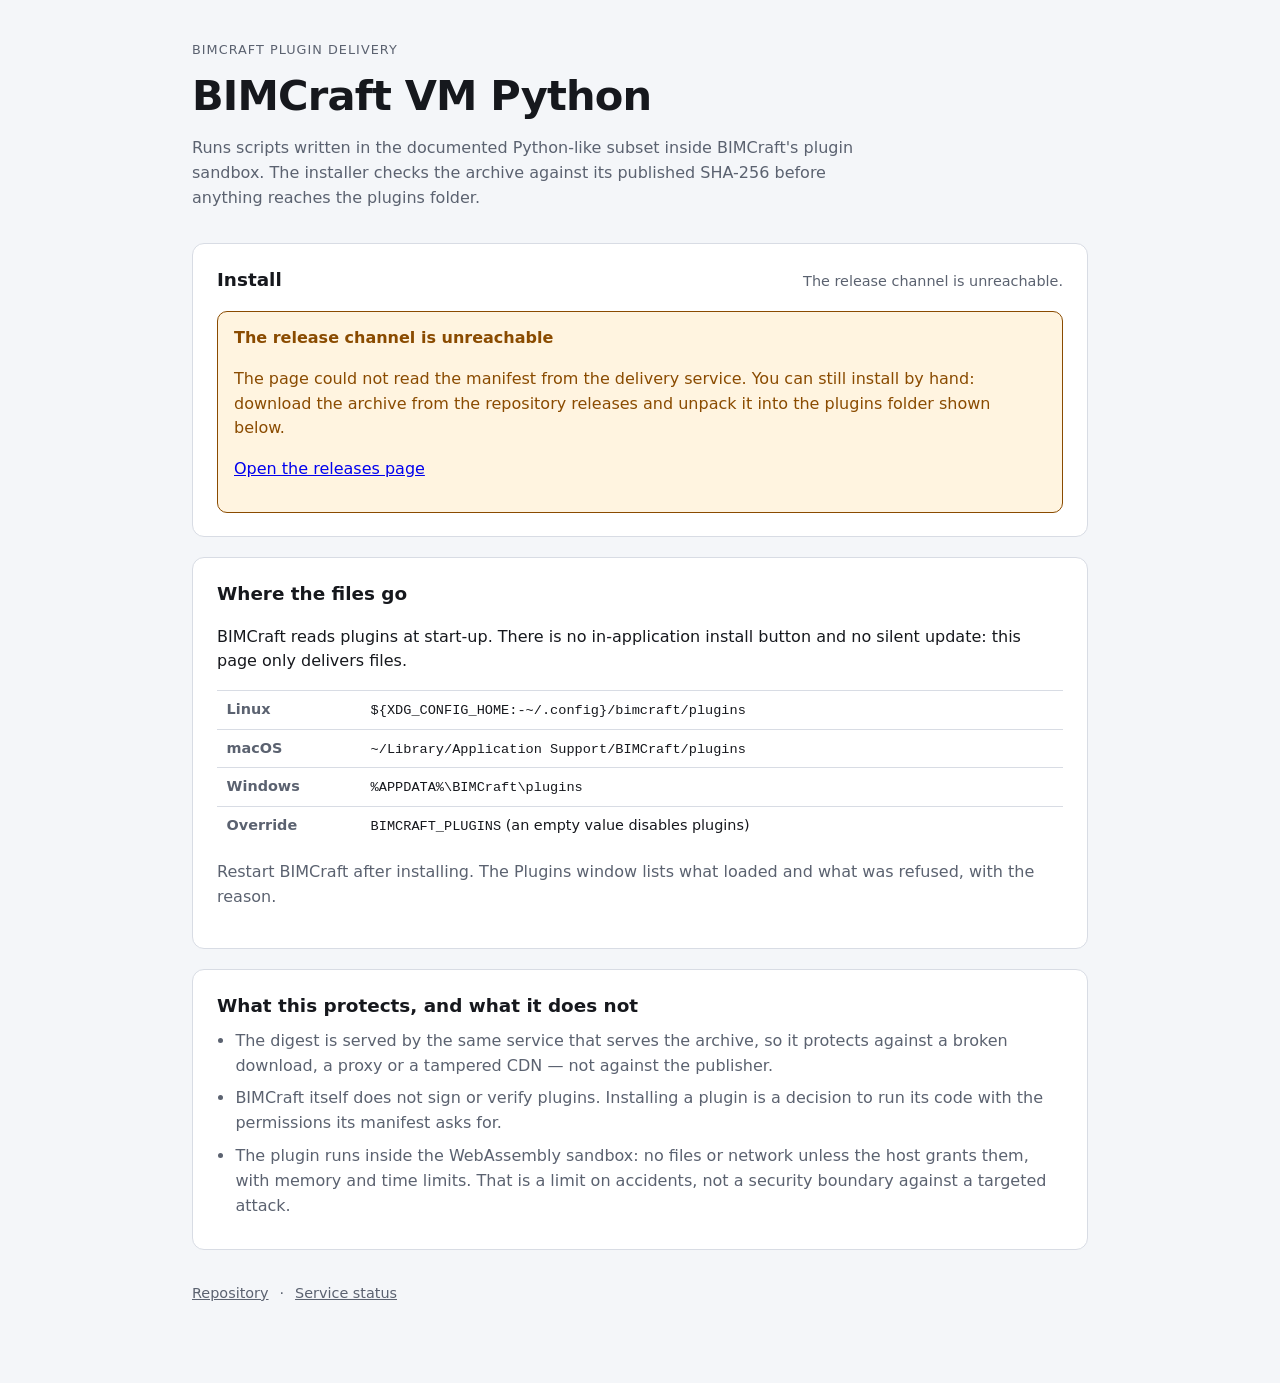
==== public/index.html @ f5d3977f "publish: update the delivery site" ====
<!doctype html>
<html lang="en">
  <head>
    <meta charset="utf-8" />
    <meta name="viewport" content="width=device-width, initial-scale=1" />
    <meta name="color-scheme" content="light dark" />
    <meta
      name="description"
      content="Install the BIMCraft VM Python plugin: a verified archive and a one-command installer for Linux, macOS and Windows."
    />
    <title>BIMCraft VM Python — install</title>
    <link rel="icon" href="favicon.svg" type="image/svg+xml" />
    <link rel="stylesheet" href="styles.css" />
  </head>
  <body>
    <header class="page-header">
      <p class="eyebrow">BIMCraft plugin delivery</p>
      <h1 id="plugin-name">BIMCraft VM Python</h1>
      <p class="lede">
        Runs scripts written in the documented Python-like subset inside BIMCraft's plugin sandbox.
        The installer checks the archive against its published SHA-256 before anything reaches the
        plugins folder.
      </p>
    </header>

    <main>
      <section class="card" aria-labelledby="install-title">
        <div class="card-heading">
          <h2 id="install-title">Install</h2>
          <p id="status" class="status" role="status" aria-live="polite">Reading the release channel…</p>
        </div>

        <div id="empty" class="notice" hidden>
          <h3>No builds yet</h3>
          <p>
            The delivery service is running, but no archive has been published. Until then this page
            has nothing to install.
          </p>
        </div>

        <div id="setup" class="notice" hidden>
          <h3>The delivery service address is not set</h3>
          <p>
            This copy of the page does not know where the delivery worker lives. Set
            <code>workerBase</code> in <code>config.js</code> to the address <code>wrangler deploy</code>
            printed.
          </p>
        </div>

        <div id="offline" class="notice notice-warning" hidden>
          <h3>The release channel is unreachable</h3>
          <p>
            The page could not read the manifest from the delivery service. You can still install by
            hand: download the archive from the repository releases and unpack it into the plugins
            folder shown below.
          </p>
          <p><a id="offline-link" href="#">Open the releases page</a></p>
        </div>

        <div id="release" hidden>
          <div class="release-line">
            <span class="badge">ABI 1</span>
            <span id="release-version" class="release-version"></span>
            <span id="release-date" class="muted"></span>
          </div>

          <label class="field">
            <span>Version</span>
            <select id="version-select"></select>
          </label>

          <div class="tabs" role="tablist" aria-label="Operating system">
            <button type="button" role="tab" id="tab-linux" data-os="linux" aria-controls="panel-install">
              Linux
            </button>
            <button type="button" role="tab" id="tab-macos" data-os="macos" aria-controls="panel-install">
              macOS
            </button>
            <button type="button" role="tab" id="tab-windows" data-os="windows" aria-controls="panel-install">
              Windows
            </button>
          </div>

          <div id="panel-install" role="tabpanel" aria-labelledby="tab-linux">
            <p class="hint" id="command-hint"></p>
            <div class="command">
              <code id="command"></code>
              <button type="button" id="copy-command" class="copy">Copy</button>
            </div>
            <p class="muted">
              The script asks for confirmation, verifies the digest, moves an earlier install aside
              and copies the new files. It never touches anything outside the plugins folder.
            </p>
          </div>

          <p class="download-line">
            <a id="download-link" class="button" href="#">Download the archive</a>
            <span id="size" class="muted"></span>
          </p>

          <details class="digest">
            <summary>Archive checksum</summary>
            <p class="muted">
              Compare this with the file you downloaded. The installer rejects an archive whose
              SHA-256 differs.
            </p>
            <div class="command command-small">
              <code id="digest"></code>
              <button type="button" id="copy-digest" class="copy">Copy</button>
            </div>
          </details>

          <details class="notes" id="notes-box">
            <summary>Release notes</summary>
            <p id="notes" class="notes-text"></p>
          </details>
        </div>
      </section>

      <section class="card" aria-labelledby="where-title">
        <h2 id="where-title">Where the files go</h2>
        <p>
          BIMCraft reads plugins at start-up. There is no in-application install button and no silent
          update: this page only delivers files.
        </p>
        <table class="paths">
          <tbody>
            <tr>
              <th scope="row">Linux</th>
              <td><code>${XDG_CONFIG_HOME:-~/.config}/bimcraft/plugins</code></td>
            </tr>
            <tr>
              <th scope="row">macOS</th>
              <td><code>~/Library/Application Support/BIMCraft/plugins</code></td>
            </tr>
            <tr>
              <th scope="row">Windows</th>
              <td><code>%APPDATA%\BIMCraft\plugins</code></td>
            </tr>
            <tr>
              <th scope="row">Override</th>
              <td><code>BIMCRAFT_PLUGINS</code> (an empty value disables plugins)</td>
            </tr>
          </tbody>
        </table>
        <p class="muted">
          Restart BIMCraft after installing. The Plugins window lists what loaded and what was
          refused, with the reason.
        </p>
      </section>

      <section class="card" aria-labelledby="trust-title">
        <h2 id="trust-title">What this protects, and what it does not</h2>
        <ul class="trust">
          <li>
            The digest is served by the same service that serves the archive, so it protects against
            a broken download, a proxy or a tampered CDN — not against the publisher.
          </li>
          <li>
            BIMCraft itself does not sign or verify plugins. Installing a plugin is a decision to run
            its code with the permissions its manifest asks for.
          </li>
          <li>
            The plugin runs inside the WebAssembly sandbox: no files or network unless the host grants
            them, with memory and time limits. That is a limit on accidents, not a security boundary
            against a targeted attack.
          </li>
        </ul>
      </section>
    </main>

    <footer class="page-footer">
      <p>
        <a id="repo-link" href="#">Repository</a>
        <span class="dot">·</span>
        <a id="health-link" href="#">Service status</a>
      </p>
    </footer>

    <script src="config.js"></script>
    <script src="app.js" defer></script>
  </body>
</html>
---- public/styles.css ----
:root {
  color-scheme: light dark;
  --ink: #16181d;
  --muted: #5b6270;
  --line: #d8dce4;
  --card: #ffffff;
  --page: #f4f6f9;
  --accent: #0b63ce;
  --accent-ink: #ffffff;
  --warning: #8a4b00;
  --warning-bg: #fff4e0;
  --radius: 12px;
  --mono: ui-monospace, SFMono-Regular, "SF Mono", Menlo, Consolas, "Liberation Mono", monospace;
  --sans: ui-sans-serif, system-ui, -apple-system, "Segoe UI", Roboto, "Helvetica Neue", Arial, sans-serif;
}

@media (prefers-color-scheme: dark) {
  :root {
    --ink: #e8ebf1;
    --muted: #a0a8b6;
    --line: #2a2f3a;
    --card: #12151b;
    --page: #0b0d11;
    --accent: #6aa8ff;
    --accent-ink: #08111f;
    --warning: #ffd08a;
    --warning-bg: #2a2113;
  }
}

* {
  box-sizing: border-box;
}

body {
  margin: 0;
  padding: 2.5rem 1.25rem 4rem;
  background: var(--page);
  color: var(--ink);
  font-family: var(--sans);
  line-height: 1.55;
}

.page-header,
main,
.page-footer {
  max-width: 56rem;
  margin: 0 auto;
}

.eyebrow {
  margin: 0 0 0.25rem;
  color: var(--muted);
  font-size: 0.8rem;
  letter-spacing: 0.08em;
  text-transform: uppercase;
}

h1 {
  margin: 0 0 0.5rem;
  font-size: clamp(1.9rem, 4vw, 2.6rem);
  letter-spacing: -0.02em;
}

h2 {
  margin: 0;
  font-size: 1.15rem;
}

h3 {
  margin: 0 0 0.35rem;
  font-size: 1rem;
}

.lede {
  margin: 0 0 2rem;
  max-width: 42rem;
  color: var(--muted);
}

.card {
  margin-bottom: 1.25rem;
  padding: 1.4rem 1.5rem;
  background: var(--card);
  border: 1px solid var(--line);
  border-radius: var(--radius);
}

.card-heading {
  display: flex;
  flex-wrap: wrap;
  gap: 0.5rem 1rem;
  align-items: baseline;
  justify-content: space-between;
  margin-bottom: 1rem;
}

.status {
  margin: 0;
  color: var(--muted);
  font-size: 0.9rem;
}

.notice {
  padding: 0.9rem 1rem;
  border: 1px solid var(--line);
  border-radius: 10px;
  background: var(--page);
}

.notice-warning {
  border-color: var(--warning);
  background: var(--warning-bg);
  color: var(--warning);
}

.release-line {
  display: flex;
  flex-wrap: wrap;
  gap: 0.6rem;
  align-items: baseline;
  margin-bottom: 0.9rem;
}

.badge {
  padding: 0.1rem 0.45rem;
  border: 1px solid var(--line);
  border-radius: 999px;
  color: var(--muted);
  font-size: 0.75rem;
}

.release-version {
  font-weight: 600;
}

.muted {
  color: var(--muted);
}

.field {
  display: flex;
  gap: 0.6rem;
  align-items: center;
  margin-bottom: 1rem;
  font-size: 0.9rem;
}

select {
  padding: 0.3rem 0.5rem;
  border: 1px solid var(--line);
  border-radius: 8px;
  background: var(--card);
  color: var(--ink);
  font: inherit;
}

.tabs {
  display: flex;
  gap: 0.25rem;
  margin-bottom: 0.75rem;
  border-bottom: 1px solid var(--line);
}

.tabs button {
  padding: 0.45rem 0.9rem;
  border: 1px solid transparent;
  border-bottom: none;
  border-radius: 8px 8px 0 0;
  background: none;
  color: var(--muted);
  font: inherit;
  cursor: pointer;
}

.tabs button[aria-selected="true"] {
  border-color: var(--line);
  background: var(--page);
  color: var(--ink);
  font-weight: 600;
}

.tabs button:focus-visible,
.copy:focus-visible,
.button:focus-visible,
select:focus-visible,
summary:focus-visible,
a:focus-visible {
  outline: 2px solid var(--accent);
  outline-offset: 2px;
}

.hint {
  margin: 0 0 0.4rem;
  color: var(--muted);
  font-size: 0.9rem;
}

.command {
  display: flex;
  gap: 0.75rem;
  align-items: flex-start;
  justify-content: space-between;
  padding: 0.7rem 0.8rem;
  border: 1px solid var(--line);
  border-radius: 10px;
  background: var(--page);
}

.command code {
  display: block;
  overflow-x: auto;
  font-family: var(--mono);
  font-size: 0.88rem;
  white-space: pre-wrap;
  word-break: break-all;
}

.command-small code {
  font-size: 0.8rem;
}

.copy {
  flex: none;
  padding: 0.25rem 0.6rem;
  border: 1px solid var(--line);
  border-radius: 8px;
  background: var(--card);
  color: var(--ink);
  font: inherit;
  font-size: 0.85rem;
  cursor: pointer;
}

.download-line {
  display: flex;
  flex-wrap: wrap;
  gap: 0.75rem;
  align-items: center;
  margin: 1rem 0 0.5rem;
}

.button {
  display: inline-block;
  padding: 0.45rem 0.9rem;
  border-radius: 9px;
  background: var(--accent);
  color: var(--accent-ink);
  text-decoration: none;
  font-weight: 600;
  font-size: 0.92rem;
}

details {
  margin-top: 0.75rem;
}

summary {
  cursor: pointer;
  font-size: 0.92rem;
}

.notes-text {
  white-space: pre-wrap;
}

.paths {
  width: 100%;
  margin: 0.75rem 0;
  border-collapse: collapse;
  font-size: 0.9rem;
}

.paths th,
.paths td {
  padding: 0.45rem 0.6rem;
  border-top: 1px solid var(--line);
  text-align: left;
  vertical-align: top;
}

.paths th {
  width: 9rem;
  color: var(--muted);
  font-weight: 600;
}

.paths code,
.trust code {
  font-family: var(--mono);
  font-size: 0.85rem;
  word-break: break-all;
}

.trust {
  margin: 0.5rem 0 0;
  padding-left: 1.15rem;
  color: var(--muted);
}

.trust li {
  margin-bottom: 0.5rem;
}

.page-footer {
  margin-top: 2rem;
  color: var(--muted);
  font-size: 0.9rem;
}

.page-footer a {
  color: inherit;
}

.dot {
  margin: 0 0.4rem;
}

@media (max-width: 34rem) {
  .card {
    padding: 1.1rem;
  }

  .paths th {
    width: 6.5rem;
  }
}
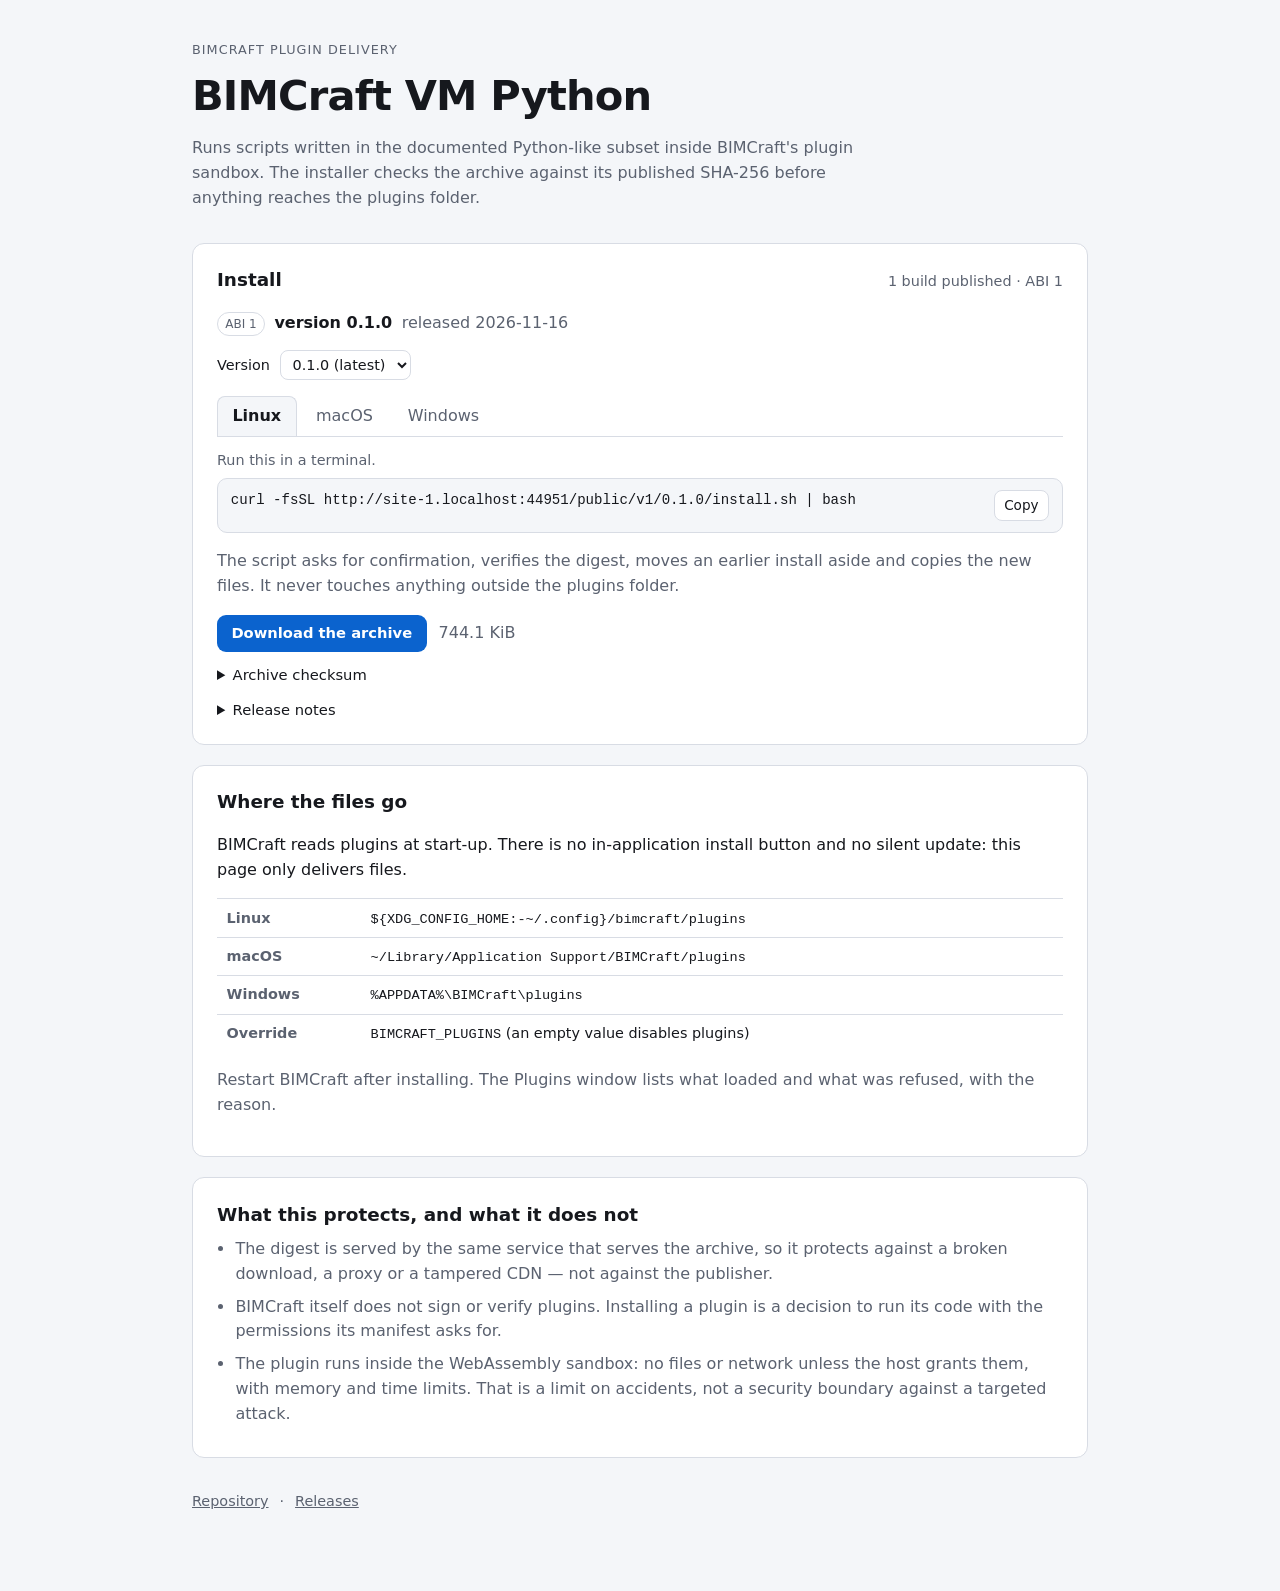
==== commit 2089659b: "publish: update the delivery site" ====
--- a/public/index.html
+++ b/public/index.html
@@ -33,26 +33,17 @@
         <div id="empty" class="notice" hidden>
           <h3>No builds yet</h3>
           <p>
-            The delivery service is running, but no archive has been published. Until then this page
-            has nothing to install.
-          </p>
-        </div>
-
-        <div id="setup" class="notice" hidden>
-          <h3>The delivery service address is not set</h3>
-          <p>
-            This copy of the page does not know where the delivery worker lives. Set
-            <code>workerBase</code> in <code>config.js</code> to the address <code>wrangler deploy</code>
-            printed.
+            This page is ready, but no archive has been published yet. Until then it has
+            nothing to install.
           </p>
         </div>
 
         <div id="offline" class="notice notice-warning" hidden>
-          <h3>The release channel is unreachable</h3>
+          <h3>The release list is unreachable</h3>
           <p>
-            The page could not read the manifest from the delivery service. You can still install by
-            hand: download the archive from the repository releases and unpack it into the plugins
-            folder shown below.
+            The page could not read the release list from this site. You can still install by
+            hand: download the archive from the repository releases and unpack it into the
+            plugins folder shown below.
           </p>
           <p><a id="offline-link" href="#">Open the releases page</a></p>
         </div>
@@ -173,7 +164,7 @@
       <p>
         <a id="repo-link" href="#">Repository</a>
         <span class="dot">·</span>
-        <a id="health-link" href="#">Service status</a>
+        <a id="releases-link" href="#">Releases</a>
       </p>
     </footer>
 
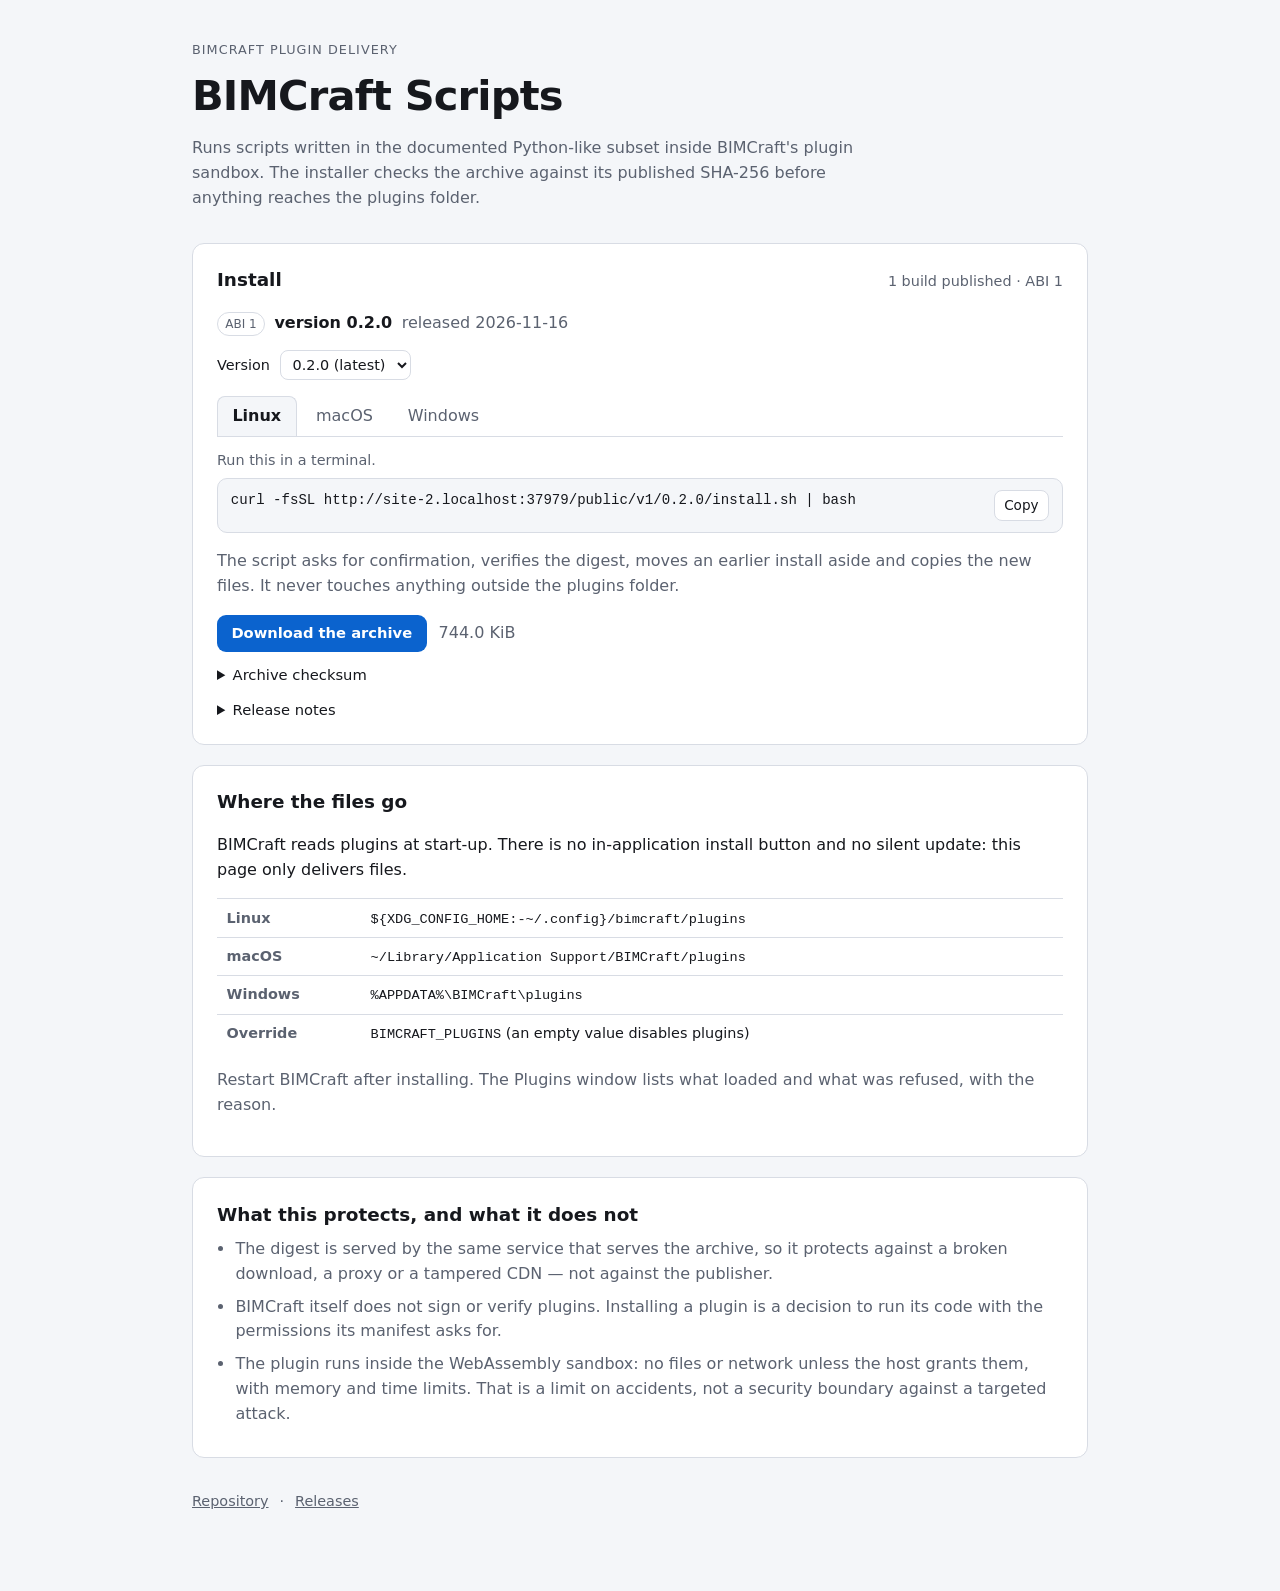
==== commit 97f37da3: "publish: update the delivery site" ====
--- a/public/index.html
+++ b/public/index.html
@@ -6,16 +6,16 @@
     <meta name="color-scheme" content="light dark" />
     <meta
       name="description"
-      content="Install the BIMCraft VM Python plugin: a verified archive and a one-command installer for Linux, macOS and Windows."
+      content="Install the BIMCraft Scripts plugin: a verified archive and a one-command installer for Linux, macOS and Windows."
     />
-    <title>BIMCraft VM Python — install</title>
+    <title>BIMCraft Scripts — install</title>
     <link rel="icon" href="favicon.svg" type="image/svg+xml" />
     <link rel="stylesheet" href="styles.css" />
   </head>
   <body>
     <header class="page-header">
       <p class="eyebrow">BIMCraft plugin delivery</p>
-      <h1 id="plugin-name">BIMCraft VM Python</h1>
+      <h1 id="plugin-name">BIMCraft Scripts</h1>
       <p class="lede">
         Runs scripts written in the documented Python-like subset inside BIMCraft's plugin sandbox.
         The installer checks the archive against its published SHA-256 before anything reaches the
